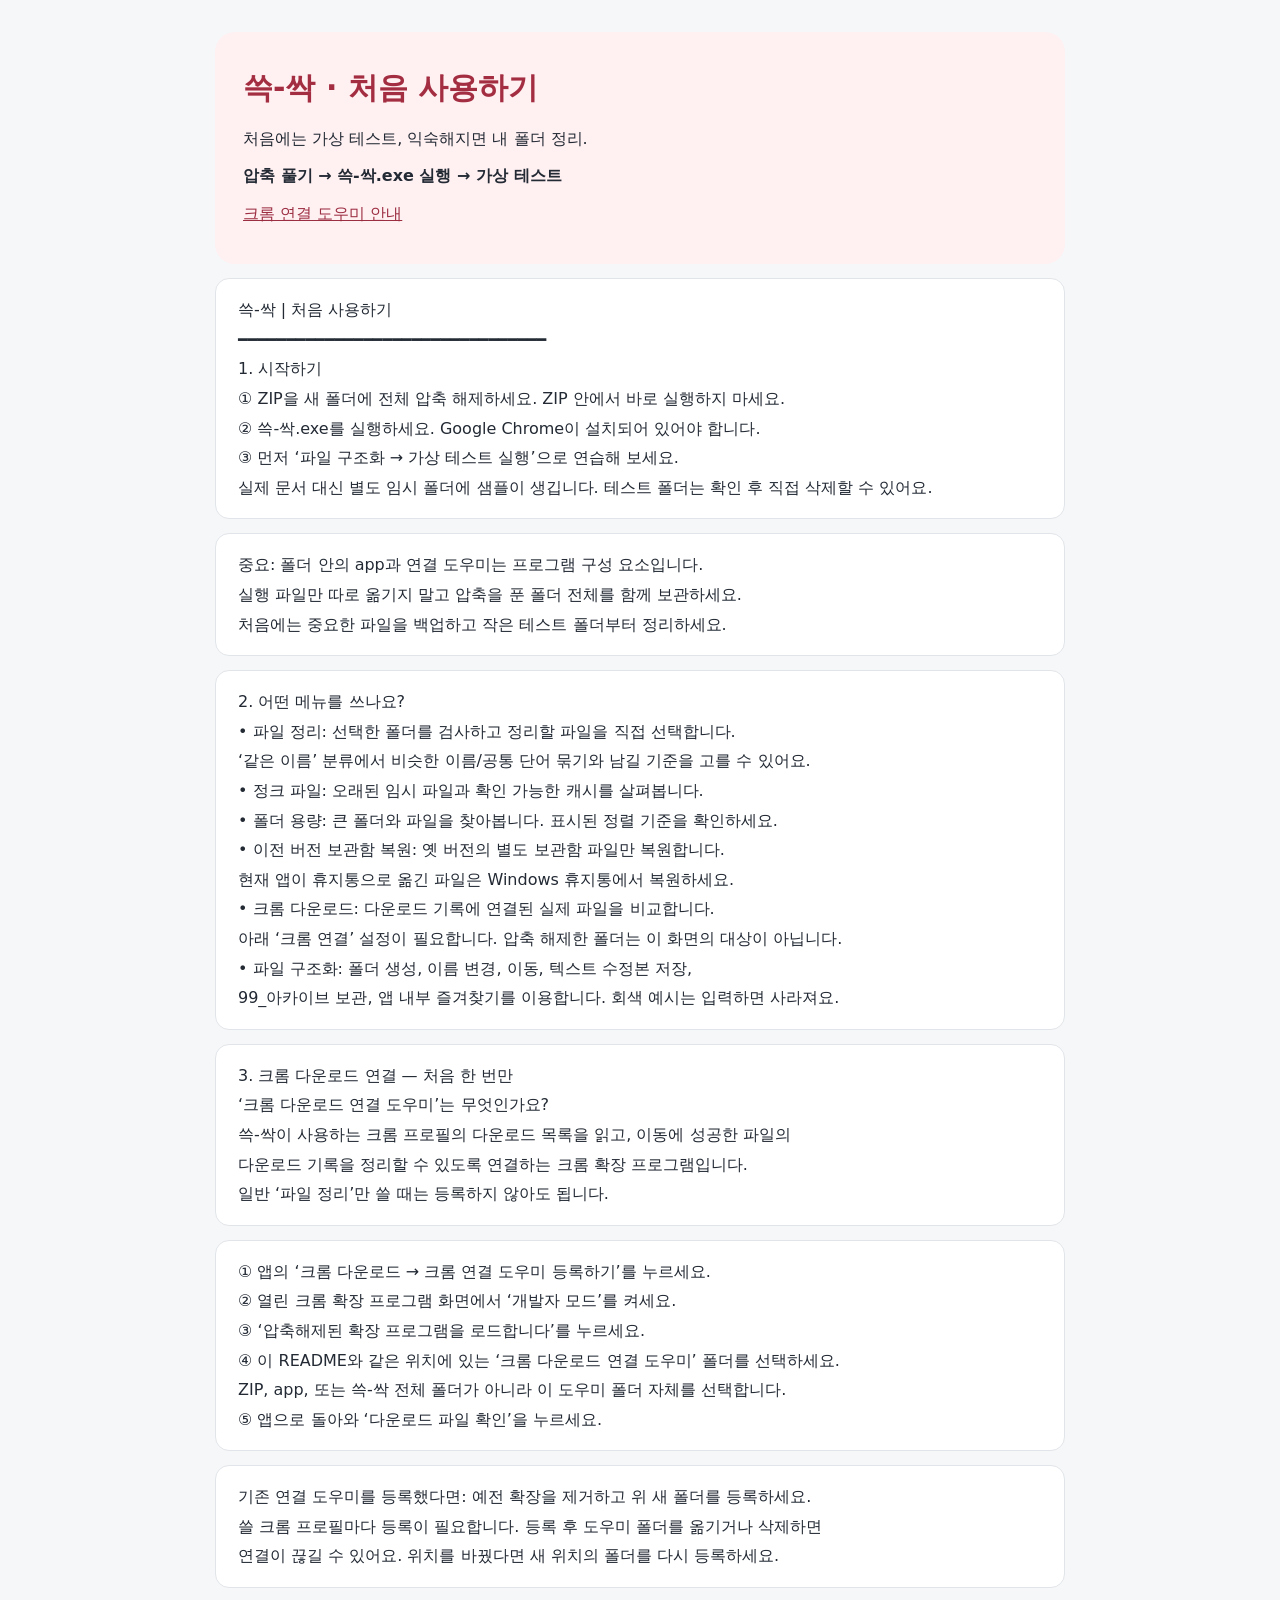
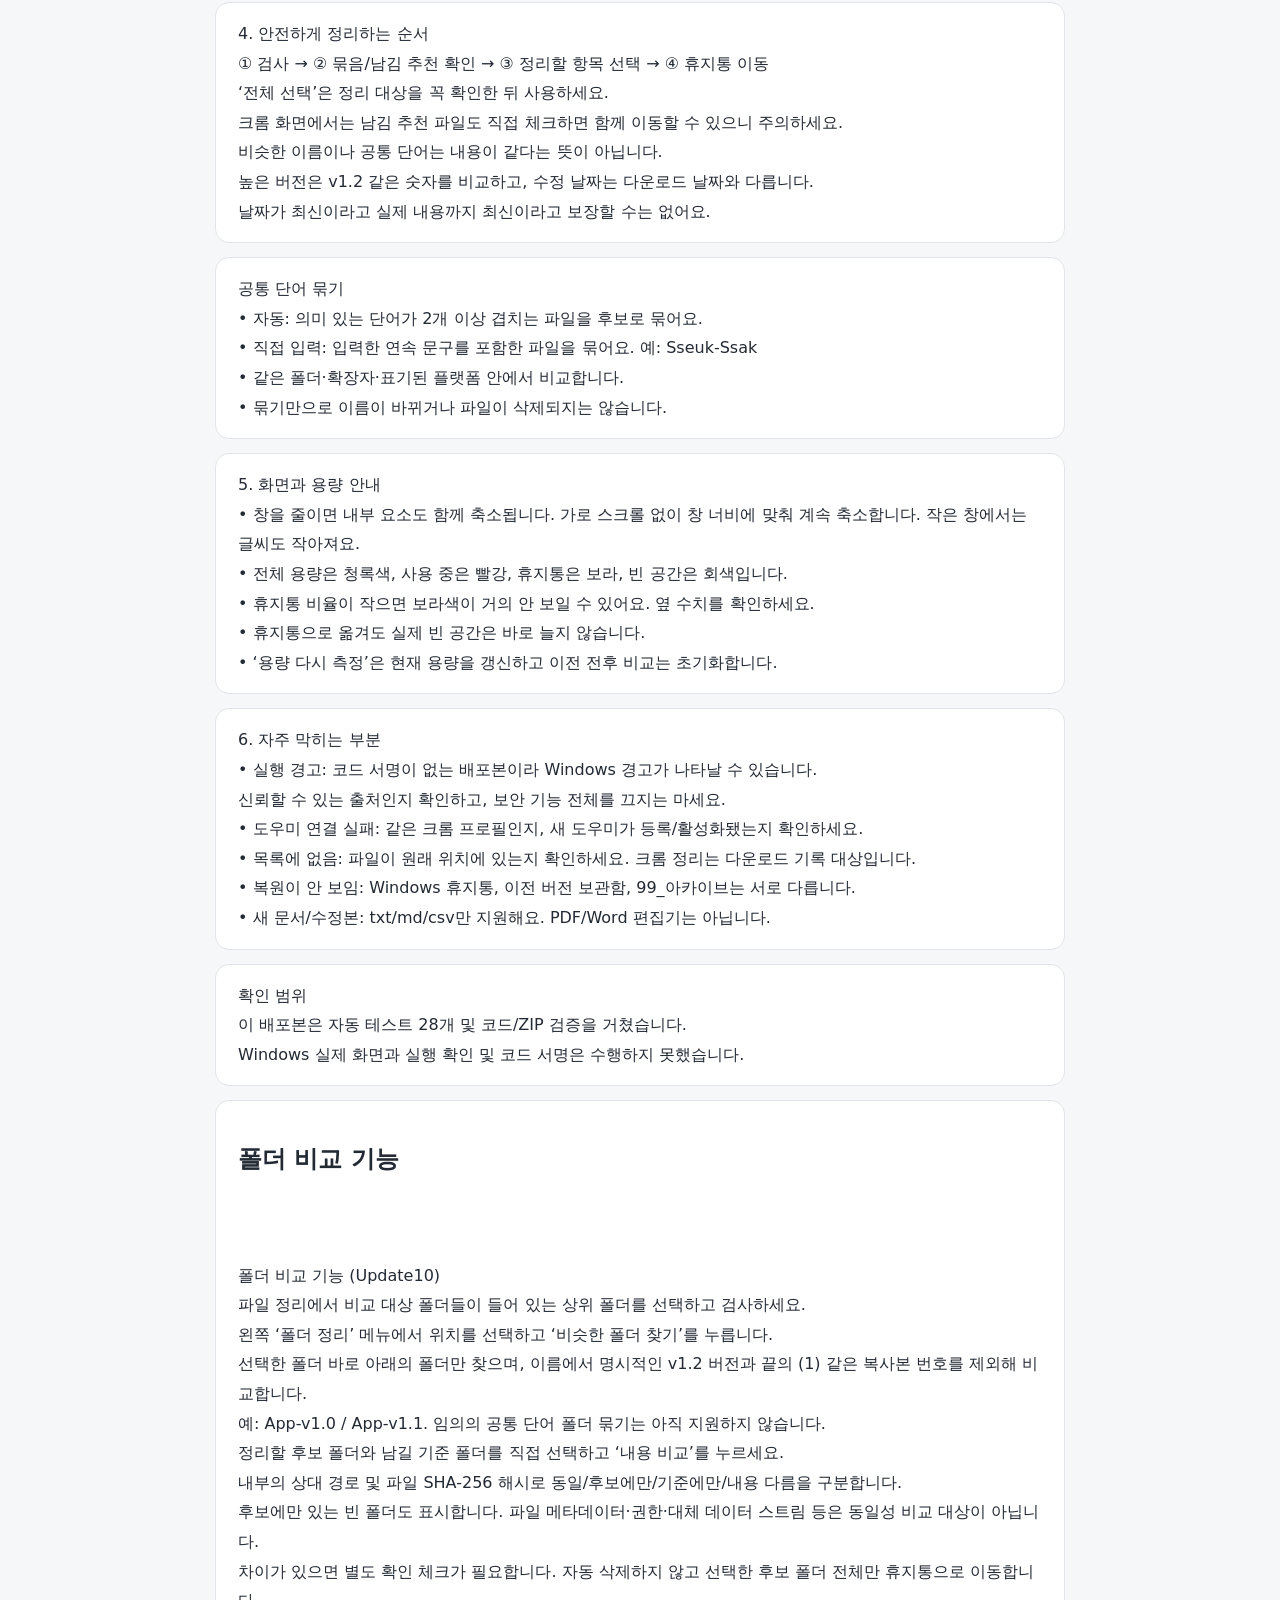
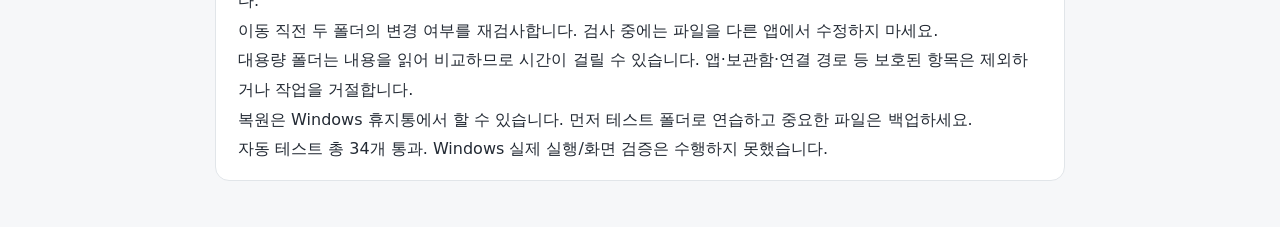
==== Sseuk-Ssak-Smart-Update18-Windows-x64/README_처음_사용하기.html @ c8854b21 "folder upload" ====
<!doctype html><html lang="ko"><meta charset="utf-8"><meta name="viewport" content="width=device-width,initial-scale=1"><title>쓱-싹 처음 사용하기</title><style>body{margin:0;background:#f6f7f9;color:#232a34;font:16px/1.85 system-ui,'Malgun Gothic',sans-serif}main{max-width:850px;margin:auto;padding:32px 20px}header{background:#fff0f2;border-radius:20px;padding:28px}h1{margin:0;color:#a42e41;font-size:30px}header p{margin:8px 0}section{background:white;border:1px solid #e1e5e9;border-radius:14px;margin:14px 0;padding:16px 22px;overflow-wrap:anywhere}p{margin:0}a{color:#9c2e42}.quick{font-weight:650}@media print{body{background:white}section{break-inside:avoid}main{padding:0}}</style><main><header><h1>쓱-싹 · 처음 사용하기</h1><p>처음에는 가상 테스트, 익숙해지면 내 폴더 정리.</p><p class="quick">압축 풀기 → 쓱-싹.exe 실행 → 가상 테스트</p><p><a href="크롬 다운로드 연결 도우미/연결_방법.txt">크롬 연결 도우미 안내</a></p></header><section><p>쓱-싹 | 처음 사용하기<br>━━━━━━━━━━━━━━━━━━━━━━━━━━━━━━━━<br>1. 시작하기<br>① ZIP을 새 폴더에 전체 압축 해제하세요. ZIP 안에서 바로 실행하지 마세요.<br>② 쓱-싹.exe를 실행하세요. Google Chrome이 설치되어 있어야 합니다.<br>③ 먼저 ‘파일 구조화 → 가상 테스트 실행’으로 연습해 보세요.<br>실제 문서 대신 별도 임시 폴더에 샘플이 생깁니다. 테스트 폴더는 확인 후 직접 삭제할 수 있어요.</p></section><section><p>중요: 폴더 안의 app과 연결 도우미는 프로그램 구성 요소입니다.<br>실행 파일만 따로 옮기지 말고 압축을 푼 폴더 전체를 함께 보관하세요.<br>처음에는 중요한 파일을 백업하고 작은 테스트 폴더부터 정리하세요.</p></section><section><p>2. 어떤 메뉴를 쓰나요?<br>• 파일 정리: 선택한 폴더를 검사하고 정리할 파일을 직접 선택합니다.<br>  ‘같은 이름’ 분류에서 비슷한 이름/공통 단어 묶기와 남길 기준을 고를 수 있어요.<br>• 정크 파일: 오래된 임시 파일과 확인 가능한 캐시를 살펴봅니다.<br>• 폴더 용량: 큰 폴더와 파일을 찾아봅니다. 표시된 정렬 기준을 확인하세요.<br>• 이전 버전 보관함 복원: 옛 버전의 별도 보관함 파일만 복원합니다.<br>  현재 앱이 휴지통으로 옮긴 파일은 Windows 휴지통에서 복원하세요.<br>• 크롬 다운로드: 다운로드 기록에 연결된 실제 파일을 비교합니다.<br>  아래 ‘크롬 연결’ 설정이 필요합니다. 압축 해제한 폴더는 이 화면의 대상이 아닙니다.<br>• 파일 구조화: 폴더 생성, 이름 변경, 이동, 텍스트 수정본 저장,<br>  99_아카이브 보관, 앱 내부 즐겨찾기를 이용합니다. 회색 예시는 입력하면 사라져요.</p></section><section><p>3. 크롬 다운로드 연결 — 처음 한 번만<br>‘크롬 다운로드 연결 도우미’는 무엇인가요?<br>쓱-싹이 사용하는 크롬 프로필의 다운로드 목록을 읽고, 이동에 성공한 파일의<br>다운로드 기록을 정리할 수 있도록 연결하는 크롬 확장 프로그램입니다.<br>일반 ‘파일 정리’만 쓸 때는 등록하지 않아도 됩니다.</p></section><section><p>① 앱의 ‘크롬 다운로드 → 크롬 연결 도우미 등록하기’를 누르세요.<br>② 열린 크롬 확장 프로그램 화면에서 ‘개발자 모드’를 켜세요.<br>③ ‘압축해제된 확장 프로그램을 로드합니다’를 누르세요.<br>④ 이 README와 같은 위치에 있는 ‘크롬 다운로드 연결 도우미’ 폴더를 선택하세요.<br>   ZIP, app, 또는 쓱-싹 전체 폴더가 아니라 이 도우미 폴더 자체를 선택합니다.<br>⑤ 앱으로 돌아와 ‘다운로드 파일 확인’을 누르세요.</p></section><section><p>기존 연결 도우미를 등록했다면: 예전 확장을 제거하고 위 새 폴더를 등록하세요.<br>쓸 크롬 프로필마다 등록이 필요합니다. 등록 후 도우미 폴더를 옮기거나 삭제하면<br>연결이 끊길 수 있어요. 위치를 바꿨다면 새 위치의 폴더를 다시 등록하세요.</p></section><section><p>4. 안전하게 정리하는 순서<br>① 검사 → ② 묶음/남김 추천 확인 → ③ 정리할 항목 선택 → ④ 휴지통 이동<br>‘전체 선택’은 정리 대상을 꼭 확인한 뒤 사용하세요.<br>크롬 화면에서는 남김 추천 파일도 직접 체크하면 함께 이동할 수 있으니 주의하세요.<br>비슷한 이름이나 공통 단어는 내용이 같다는 뜻이 아닙니다.<br>높은 버전은 v1.2 같은 숫자를 비교하고, 수정 날짜는 다운로드 날짜와 다릅니다.<br>날짜가 최신이라고 실제 내용까지 최신이라고 보장할 수는 없어요.</p></section><section><p>공통 단어 묶기<br>• 자동: 의미 있는 단어가 2개 이상 겹치는 파일을 후보로 묶어요.<br>• 직접 입력: 입력한 연속 문구를 포함한 파일을 묶어요. 예: Sseuk-Ssak<br>• 같은 폴더·확장자·표기된 플랫폼 안에서 비교합니다.<br>• 묶기만으로 이름이 바뀌거나 파일이 삭제되지는 않습니다.</p></section><section><p>5. 화면과 용량 안내<br>• 창을 줄이면 내부 요소도 함께 축소됩니다. 가로 스크롤 없이 창 너비에 맞춰 계속 축소합니다. 작은 창에서는 글씨도 작아져요.<br>• 전체 용량은 청록색, 사용 중은 빨강, 휴지통은 보라, 빈 공간은 회색입니다.<br>• 휴지통 비율이 작으면 보라색이 거의 안 보일 수 있어요. 옆 수치를 확인하세요.<br>• 휴지통으로 옮겨도 실제 빈 공간은 바로 늘지 않습니다.<br>• ‘용량 다시 측정’은 현재 용량을 갱신하고 이전 전후 비교는 초기화합니다.</p></section><section><p>6. 자주 막히는 부분<br>• 실행 경고: 코드 서명이 없는 배포본이라 Windows 경고가 나타날 수 있습니다.<br>  신뢰할 수 있는 출처인지 확인하고, 보안 기능 전체를 끄지는 마세요.<br>• 도우미 연결 실패: 같은 크롬 프로필인지, 새 도우미가 등록/활성화됐는지 확인하세요.<br>• 목록에 없음: 파일이 원래 위치에 있는지 확인하세요. 크롬 정리는 다운로드 기록 대상입니다.<br>• 복원이 안 보임: Windows 휴지통, 이전 버전 보관함, 99_아카이브는 서로 다릅니다.<br>• 새 문서/수정본: txt/md/csv만 지원해요. PDF/Word 편집기는 아닙니다.</p></section><section><p>확인 범위<br>이 배포본은 자동 테스트 28개 및 코드/ZIP 검증을 거쳤습니다.<br>Windows 실제 화면과 실행 확인 및 코드 서명은 수행하지 못했습니다.<br></p></section><section><h2>폴더 비교 기능</h2><p><br><br>폴더 비교 기능 (Update10)<br>파일 정리에서 비교 대상 폴더들이 들어 있는 상위 폴더를 선택하고 검사하세요.<br>왼쪽 ‘폴더 정리’ 메뉴에서 위치를 선택하고 ‘비슷한 폴더 찾기’를 누릅니다.<br>선택한 폴더 바로 아래의 폴더만 찾으며, 이름에서 명시적인 v1.2 버전과 끝의 (1) 같은 복사본 번호를 제외해 비교합니다.<br>예: App-v1.0 / App-v1.1. 임의의 공통 단어 폴더 묶기는 아직 지원하지 않습니다.<br>정리할 후보 폴더와 남길 기준 폴더를 직접 선택하고 ‘내용 비교’를 누르세요.<br>내부의 상대 경로 및 파일 SHA-256 해시로 동일/후보에만/기준에만/내용 다름을 구분합니다.<br>후보에만 있는 빈 폴더도 표시합니다. 파일 메타데이터·권한·대체 데이터 스트림 등은 동일성 비교 대상이 아닙니다.<br>차이가 있으면 별도 확인 체크가 필요합니다. 자동 삭제하지 않고 선택한 후보 폴더 전체만 휴지통으로 이동합니다.<br>이동 직전 두 폴더의 변경 여부를 재검사합니다. 검사 중에는 파일을 다른 앱에서 수정하지 마세요.<br>대용량 폴더는 내용을 읽어 비교하므로 시간이 걸릴 수 있습니다. 앱·보관함·연결 경로 등 보호된 항목은 제외하거나 작업을 거절합니다.<br>복원은 Windows 휴지통에서 할 수 있습니다. 먼저 테스트 폴더로 연습하고 중요한 파일은 백업하세요.<br>자동 테스트 총 34개 통과. Windows 실제 실행/화면 검증은 수행하지 못했습니다.<br></p></section></main></html>
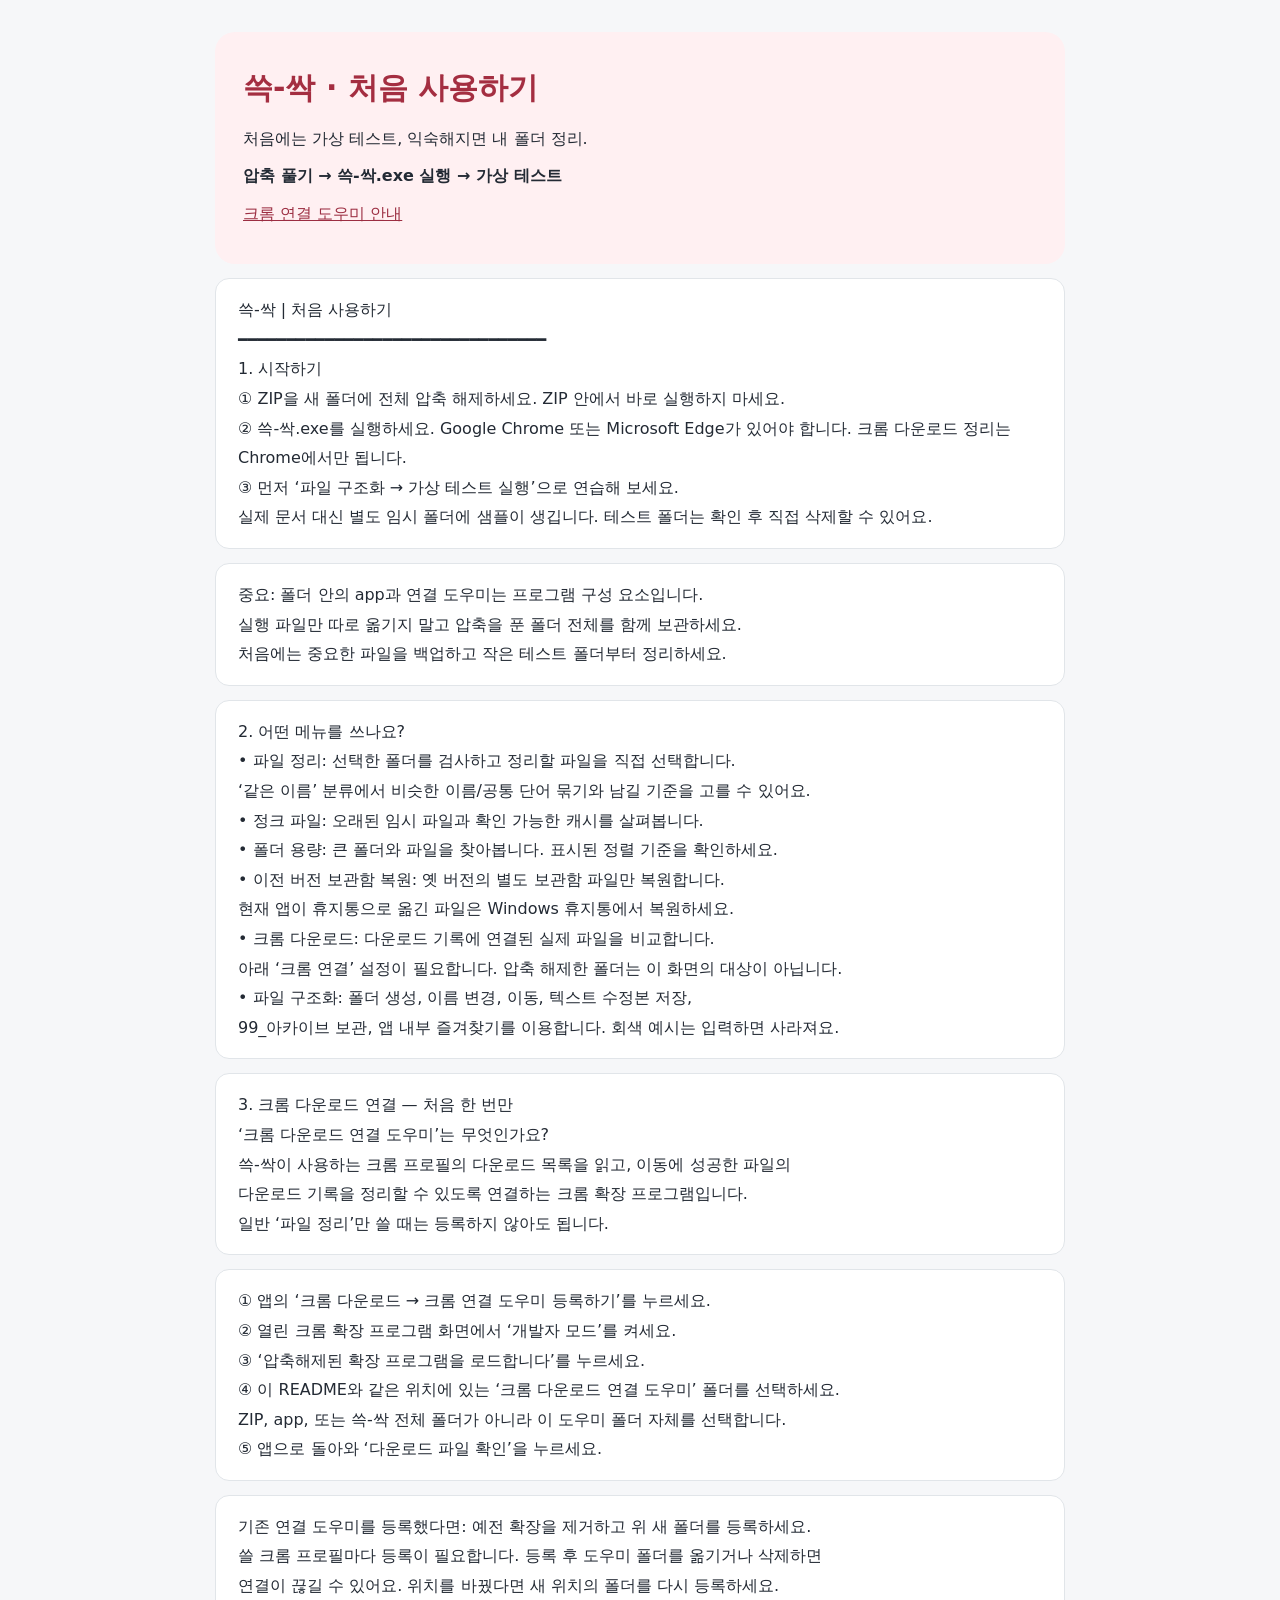
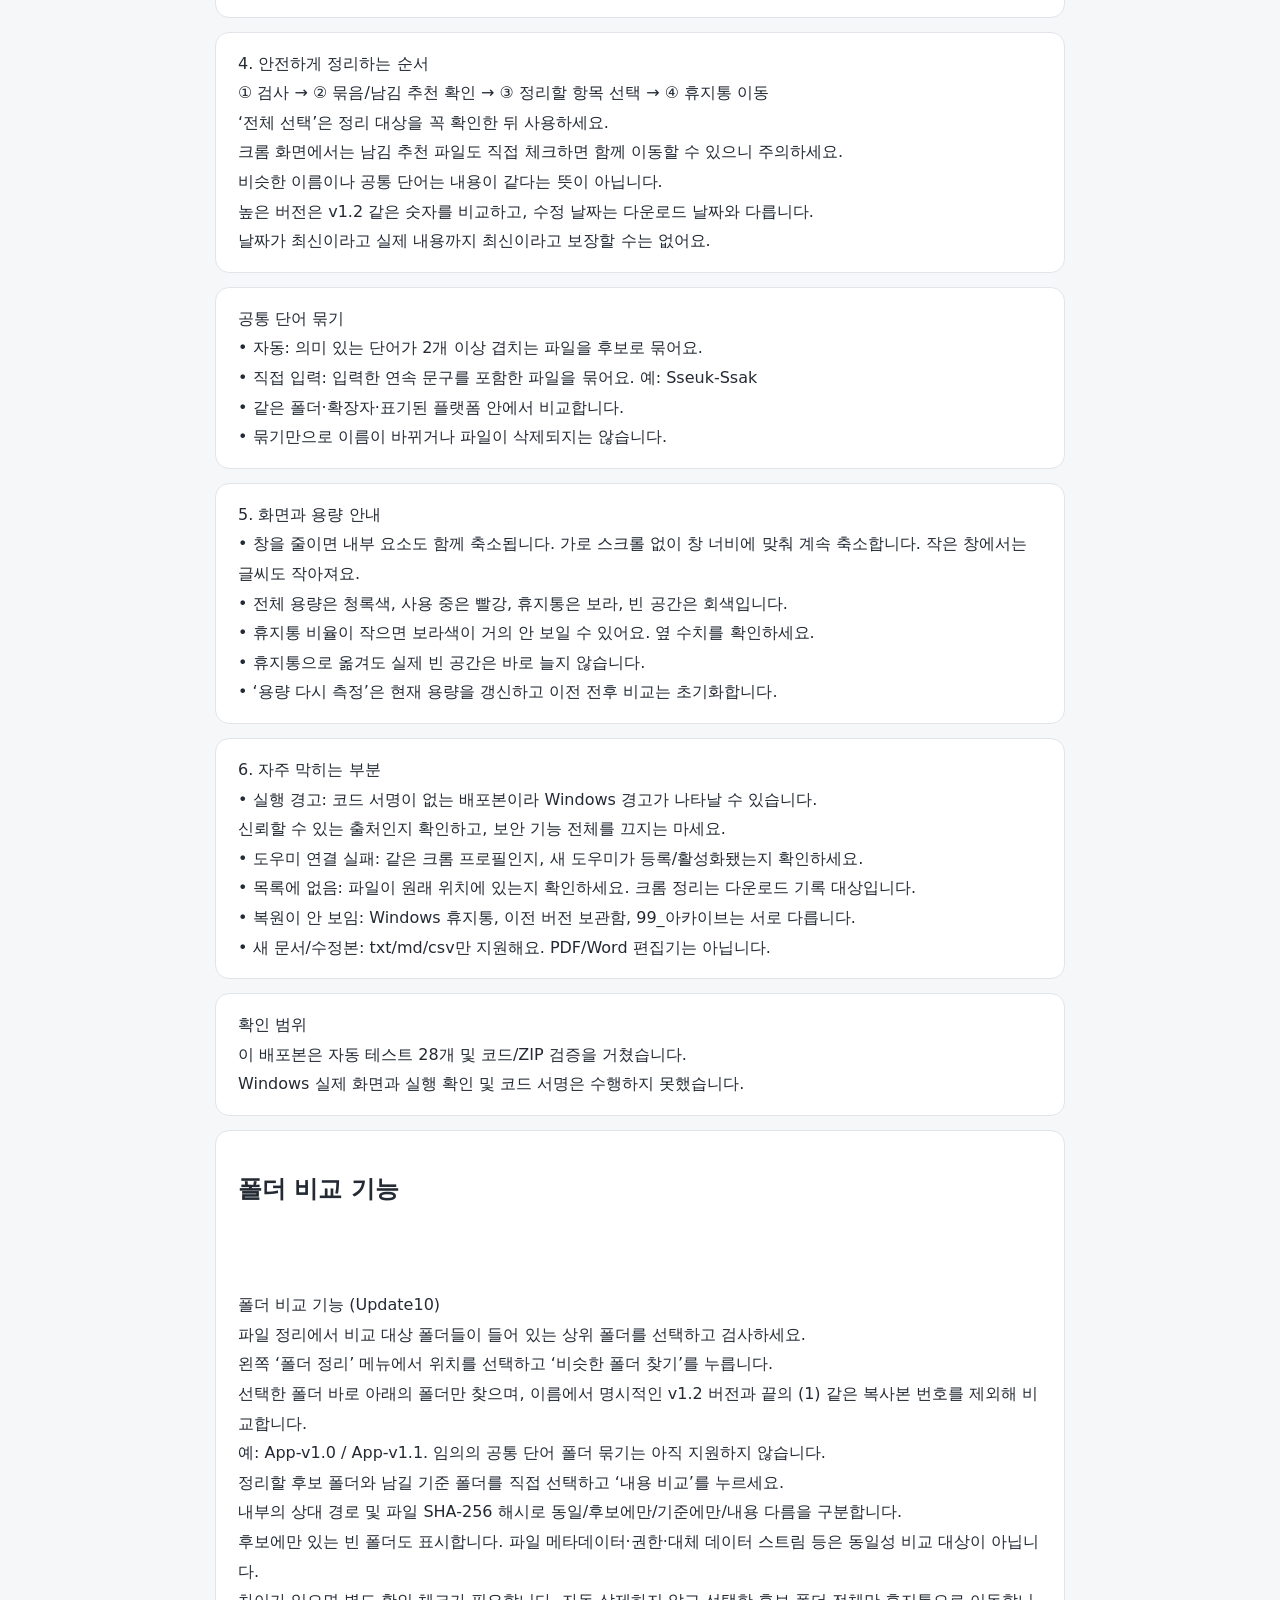
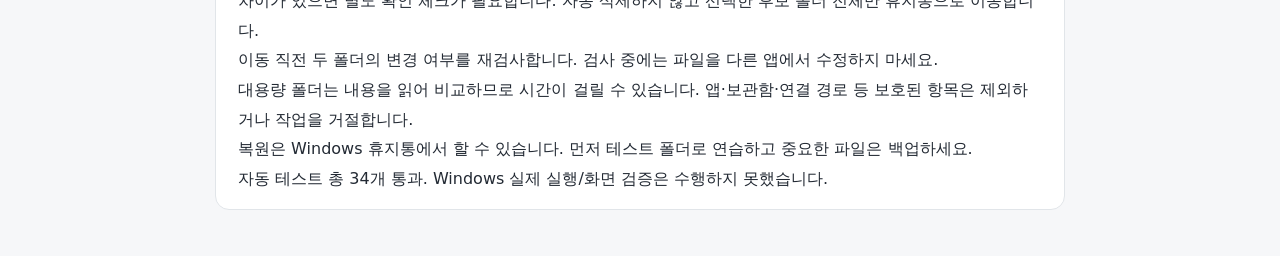
==== commit 19547e8a: "저장소 정리, 리뷰 버그 수정, 구조 개선 저장소 정리 - 캐시(__pycache__)와 Python 런타임(app/python)을 git에서 제외하고 build.py로 생성 - " ====
--- a/Sseuk-Ssak-Smart-Update18-Windows-x64/README_처음_사용하기.html
+++ b/Sseuk-Ssak-Smart-Update18-Windows-x64/README_처음_사용하기.html
@@ -1 +1 @@
-<!doctype html><html lang="ko"><meta charset="utf-8"><meta name="viewport" content="width=device-width,initial-scale=1"><title>쓱-싹 처음 사용하기</title><style>body{margin:0;background:#f6f7f9;color:#232a34;font:16px/1.85 system-ui,'Malgun Gothic',sans-serif}main{max-width:850px;margin:auto;padding:32px 20px}header{background:#fff0f2;border-radius:20px;padding:28px}h1{margin:0;color:#a42e41;font-size:30px}header p{margin:8px 0}section{background:white;border:1px solid #e1e5e9;border-radius:14px;margin:14px 0;padding:16px 22px;overflow-wrap:anywhere}p{margin:0}a{color:#9c2e42}.quick{font-weight:650}@media print{body{background:white}section{break-inside:avoid}main{padding:0}}</style><main><header><h1>쓱-싹 · 처음 사용하기</h1><p>처음에는 가상 테스트, 익숙해지면 내 폴더 정리.</p><p class="quick">압축 풀기 → 쓱-싹.exe 실행 → 가상 테스트</p><p><a href="크롬 다운로드 연결 도우미/연결_방법.txt">크롬 연결 도우미 안내</a></p></header><section><p>쓱-싹 | 처음 사용하기<br>━━━━━━━━━━━━━━━━━━━━━━━━━━━━━━━━<br>1. 시작하기<br>① ZIP을 새 폴더에 전체 압축 해제하세요. ZIP 안에서 바로 실행하지 마세요.<br>② 쓱-싹.exe를 실행하세요. Google Chrome이 설치되어 있어야 합니다.<br>③ 먼저 ‘파일 구조화 → 가상 테스트 실행’으로 연습해 보세요.<br>실제 문서 대신 별도 임시 폴더에 샘플이 생깁니다. 테스트 폴더는 확인 후 직접 삭제할 수 있어요.</p></section><section><p>중요: 폴더 안의 app과 연결 도우미는 프로그램 구성 요소입니다.<br>실행 파일만 따로 옮기지 말고 압축을 푼 폴더 전체를 함께 보관하세요.<br>처음에는 중요한 파일을 백업하고 작은 테스트 폴더부터 정리하세요.</p></section><section><p>2. 어떤 메뉴를 쓰나요?<br>• 파일 정리: 선택한 폴더를 검사하고 정리할 파일을 직접 선택합니다.<br>  ‘같은 이름’ 분류에서 비슷한 이름/공통 단어 묶기와 남길 기준을 고를 수 있어요.<br>• 정크 파일: 오래된 임시 파일과 확인 가능한 캐시를 살펴봅니다.<br>• 폴더 용량: 큰 폴더와 파일을 찾아봅니다. 표시된 정렬 기준을 확인하세요.<br>• 이전 버전 보관함 복원: 옛 버전의 별도 보관함 파일만 복원합니다.<br>  현재 앱이 휴지통으로 옮긴 파일은 Windows 휴지통에서 복원하세요.<br>• 크롬 다운로드: 다운로드 기록에 연결된 실제 파일을 비교합니다.<br>  아래 ‘크롬 연결’ 설정이 필요합니다. 압축 해제한 폴더는 이 화면의 대상이 아닙니다.<br>• 파일 구조화: 폴더 생성, 이름 변경, 이동, 텍스트 수정본 저장,<br>  99_아카이브 보관, 앱 내부 즐겨찾기를 이용합니다. 회색 예시는 입력하면 사라져요.</p></section><section><p>3. 크롬 다운로드 연결 — 처음 한 번만<br>‘크롬 다운로드 연결 도우미’는 무엇인가요?<br>쓱-싹이 사용하는 크롬 프로필의 다운로드 목록을 읽고, 이동에 성공한 파일의<br>다운로드 기록을 정리할 수 있도록 연결하는 크롬 확장 프로그램입니다.<br>일반 ‘파일 정리’만 쓸 때는 등록하지 않아도 됩니다.</p></section><section><p>① 앱의 ‘크롬 다운로드 → 크롬 연결 도우미 등록하기’를 누르세요.<br>② 열린 크롬 확장 프로그램 화면에서 ‘개발자 모드’를 켜세요.<br>③ ‘압축해제된 확장 프로그램을 로드합니다’를 누르세요.<br>④ 이 README와 같은 위치에 있는 ‘크롬 다운로드 연결 도우미’ 폴더를 선택하세요.<br>   ZIP, app, 또는 쓱-싹 전체 폴더가 아니라 이 도우미 폴더 자체를 선택합니다.<br>⑤ 앱으로 돌아와 ‘다운로드 파일 확인’을 누르세요.</p></section><section><p>기존 연결 도우미를 등록했다면: 예전 확장을 제거하고 위 새 폴더를 등록하세요.<br>쓸 크롬 프로필마다 등록이 필요합니다. 등록 후 도우미 폴더를 옮기거나 삭제하면<br>연결이 끊길 수 있어요. 위치를 바꿨다면 새 위치의 폴더를 다시 등록하세요.</p></section><section><p>4. 안전하게 정리하는 순서<br>① 검사 → ② 묶음/남김 추천 확인 → ③ 정리할 항목 선택 → ④ 휴지통 이동<br>‘전체 선택’은 정리 대상을 꼭 확인한 뒤 사용하세요.<br>크롬 화면에서는 남김 추천 파일도 직접 체크하면 함께 이동할 수 있으니 주의하세요.<br>비슷한 이름이나 공통 단어는 내용이 같다는 뜻이 아닙니다.<br>높은 버전은 v1.2 같은 숫자를 비교하고, 수정 날짜는 다운로드 날짜와 다릅니다.<br>날짜가 최신이라고 실제 내용까지 최신이라고 보장할 수는 없어요.</p></section><section><p>공통 단어 묶기<br>• 자동: 의미 있는 단어가 2개 이상 겹치는 파일을 후보로 묶어요.<br>• 직접 입력: 입력한 연속 문구를 포함한 파일을 묶어요. 예: Sseuk-Ssak<br>• 같은 폴더·확장자·표기된 플랫폼 안에서 비교합니다.<br>• 묶기만으로 이름이 바뀌거나 파일이 삭제되지는 않습니다.</p></section><section><p>5. 화면과 용량 안내<br>• 창을 줄이면 내부 요소도 함께 축소됩니다. 가로 스크롤 없이 창 너비에 맞춰 계속 축소합니다. 작은 창에서는 글씨도 작아져요.<br>• 전체 용량은 청록색, 사용 중은 빨강, 휴지통은 보라, 빈 공간은 회색입니다.<br>• 휴지통 비율이 작으면 보라색이 거의 안 보일 수 있어요. 옆 수치를 확인하세요.<br>• 휴지통으로 옮겨도 실제 빈 공간은 바로 늘지 않습니다.<br>• ‘용량 다시 측정’은 현재 용량을 갱신하고 이전 전후 비교는 초기화합니다.</p></section><section><p>6. 자주 막히는 부분<br>• 실행 경고: 코드 서명이 없는 배포본이라 Windows 경고가 나타날 수 있습니다.<br>  신뢰할 수 있는 출처인지 확인하고, 보안 기능 전체를 끄지는 마세요.<br>• 도우미 연결 실패: 같은 크롬 프로필인지, 새 도우미가 등록/활성화됐는지 확인하세요.<br>• 목록에 없음: 파일이 원래 위치에 있는지 확인하세요. 크롬 정리는 다운로드 기록 대상입니다.<br>• 복원이 안 보임: Windows 휴지통, 이전 버전 보관함, 99_아카이브는 서로 다릅니다.<br>• 새 문서/수정본: txt/md/csv만 지원해요. PDF/Word 편집기는 아닙니다.</p></section><section><p>확인 범위<br>이 배포본은 자동 테스트 28개 및 코드/ZIP 검증을 거쳤습니다.<br>Windows 실제 화면과 실행 확인 및 코드 서명은 수행하지 못했습니다.<br></p></section><section><h2>폴더 비교 기능</h2><p><br><br>폴더 비교 기능 (Update10)<br>파일 정리에서 비교 대상 폴더들이 들어 있는 상위 폴더를 선택하고 검사하세요.<br>왼쪽 ‘폴더 정리’ 메뉴에서 위치를 선택하고 ‘비슷한 폴더 찾기’를 누릅니다.<br>선택한 폴더 바로 아래의 폴더만 찾으며, 이름에서 명시적인 v1.2 버전과 끝의 (1) 같은 복사본 번호를 제외해 비교합니다.<br>예: App-v1.0 / App-v1.1. 임의의 공통 단어 폴더 묶기는 아직 지원하지 않습니다.<br>정리할 후보 폴더와 남길 기준 폴더를 직접 선택하고 ‘내용 비교’를 누르세요.<br>내부의 상대 경로 및 파일 SHA-256 해시로 동일/후보에만/기준에만/내용 다름을 구분합니다.<br>후보에만 있는 빈 폴더도 표시합니다. 파일 메타데이터·권한·대체 데이터 스트림 등은 동일성 비교 대상이 아닙니다.<br>차이가 있으면 별도 확인 체크가 필요합니다. 자동 삭제하지 않고 선택한 후보 폴더 전체만 휴지통으로 이동합니다.<br>이동 직전 두 폴더의 변경 여부를 재검사합니다. 검사 중에는 파일을 다른 앱에서 수정하지 마세요.<br>대용량 폴더는 내용을 읽어 비교하므로 시간이 걸릴 수 있습니다. 앱·보관함·연결 경로 등 보호된 항목은 제외하거나 작업을 거절합니다.<br>복원은 Windows 휴지통에서 할 수 있습니다. 먼저 테스트 폴더로 연습하고 중요한 파일은 백업하세요.<br>자동 테스트 총 34개 통과. Windows 실제 실행/화면 검증은 수행하지 못했습니다.<br></p></section></main></html>+<!doctype html><html lang="ko"><meta charset="utf-8"><meta name="viewport" content="width=device-width,initial-scale=1"><title>쓱-싹 처음 사용하기</title><style>body{margin:0;background:#f6f7f9;color:#232a34;font:16px/1.85 system-ui,'Malgun Gothic',sans-serif}main{max-width:850px;margin:auto;padding:32px 20px}header{background:#fff0f2;border-radius:20px;padding:28px}h1{margin:0;color:#a42e41;font-size:30px}header p{margin:8px 0}section{background:white;border:1px solid #e1e5e9;border-radius:14px;margin:14px 0;padding:16px 22px;overflow-wrap:anywhere}p{margin:0}a{color:#9c2e42}.quick{font-weight:650}@media print{body{background:white}section{break-inside:avoid}main{padding:0}}</style><main><header><h1>쓱-싹 · 처음 사용하기</h1><p>처음에는 가상 테스트, 익숙해지면 내 폴더 정리.</p><p class="quick">압축 풀기 → 쓱-싹.exe 실행 → 가상 테스트</p><p><a href="크롬 다운로드 연결 도우미/연결_방법.txt">크롬 연결 도우미 안내</a></p></header><section><p>쓱-싹 | 처음 사용하기<br>━━━━━━━━━━━━━━━━━━━━━━━━━━━━━━━━<br>1. 시작하기<br>① ZIP을 새 폴더에 전체 압축 해제하세요. ZIP 안에서 바로 실행하지 마세요.<br>② 쓱-싹.exe를 실행하세요. Google Chrome 또는 Microsoft Edge가 있어야 합니다. 크롬 다운로드 정리는 Chrome에서만 됩니다.<br>③ 먼저 ‘파일 구조화 → 가상 테스트 실행’으로 연습해 보세요.<br>실제 문서 대신 별도 임시 폴더에 샘플이 생깁니다. 테스트 폴더는 확인 후 직접 삭제할 수 있어요.</p></section><section><p>중요: 폴더 안의 app과 연결 도우미는 프로그램 구성 요소입니다.<br>실행 파일만 따로 옮기지 말고 압축을 푼 폴더 전체를 함께 보관하세요.<br>처음에는 중요한 파일을 백업하고 작은 테스트 폴더부터 정리하세요.</p></section><section><p>2. 어떤 메뉴를 쓰나요?<br>• 파일 정리: 선택한 폴더를 검사하고 정리할 파일을 직접 선택합니다.<br>  ‘같은 이름’ 분류에서 비슷한 이름/공통 단어 묶기와 남길 기준을 고를 수 있어요.<br>• 정크 파일: 오래된 임시 파일과 확인 가능한 캐시를 살펴봅니다.<br>• 폴더 용량: 큰 폴더와 파일을 찾아봅니다. 표시된 정렬 기준을 확인하세요.<br>• 이전 버전 보관함 복원: 옛 버전의 별도 보관함 파일만 복원합니다.<br>  현재 앱이 휴지통으로 옮긴 파일은 Windows 휴지통에서 복원하세요.<br>• 크롬 다운로드: 다운로드 기록에 연결된 실제 파일을 비교합니다.<br>  아래 ‘크롬 연결’ 설정이 필요합니다. 압축 해제한 폴더는 이 화면의 대상이 아닙니다.<br>• 파일 구조화: 폴더 생성, 이름 변경, 이동, 텍스트 수정본 저장,<br>  99_아카이브 보관, 앱 내부 즐겨찾기를 이용합니다. 회색 예시는 입력하면 사라져요.</p></section><section><p>3. 크롬 다운로드 연결 — 처음 한 번만<br>‘크롬 다운로드 연결 도우미’는 무엇인가요?<br>쓱-싹이 사용하는 크롬 프로필의 다운로드 목록을 읽고, 이동에 성공한 파일의<br>다운로드 기록을 정리할 수 있도록 연결하는 크롬 확장 프로그램입니다.<br>일반 ‘파일 정리’만 쓸 때는 등록하지 않아도 됩니다.</p></section><section><p>① 앱의 ‘크롬 다운로드 → 크롬 연결 도우미 등록하기’를 누르세요.<br>② 열린 크롬 확장 프로그램 화면에서 ‘개발자 모드’를 켜세요.<br>③ ‘압축해제된 확장 프로그램을 로드합니다’를 누르세요.<br>④ 이 README와 같은 위치에 있는 ‘크롬 다운로드 연결 도우미’ 폴더를 선택하세요.<br>   ZIP, app, 또는 쓱-싹 전체 폴더가 아니라 이 도우미 폴더 자체를 선택합니다.<br>⑤ 앱으로 돌아와 ‘다운로드 파일 확인’을 누르세요.</p></section><section><p>기존 연결 도우미를 등록했다면: 예전 확장을 제거하고 위 새 폴더를 등록하세요.<br>쓸 크롬 프로필마다 등록이 필요합니다. 등록 후 도우미 폴더를 옮기거나 삭제하면<br>연결이 끊길 수 있어요. 위치를 바꿨다면 새 위치의 폴더를 다시 등록하세요.</p></section><section><p>4. 안전하게 정리하는 순서<br>① 검사 → ② 묶음/남김 추천 확인 → ③ 정리할 항목 선택 → ④ 휴지통 이동<br>‘전체 선택’은 정리 대상을 꼭 확인한 뒤 사용하세요.<br>크롬 화면에서는 남김 추천 파일도 직접 체크하면 함께 이동할 수 있으니 주의하세요.<br>비슷한 이름이나 공통 단어는 내용이 같다는 뜻이 아닙니다.<br>높은 버전은 v1.2 같은 숫자를 비교하고, 수정 날짜는 다운로드 날짜와 다릅니다.<br>날짜가 최신이라고 실제 내용까지 최신이라고 보장할 수는 없어요.</p></section><section><p>공통 단어 묶기<br>• 자동: 의미 있는 단어가 2개 이상 겹치는 파일을 후보로 묶어요.<br>• 직접 입력: 입력한 연속 문구를 포함한 파일을 묶어요. 예: Sseuk-Ssak<br>• 같은 폴더·확장자·표기된 플랫폼 안에서 비교합니다.<br>• 묶기만으로 이름이 바뀌거나 파일이 삭제되지는 않습니다.</p></section><section><p>5. 화면과 용량 안내<br>• 창을 줄이면 내부 요소도 함께 축소됩니다. 가로 스크롤 없이 창 너비에 맞춰 계속 축소합니다. 작은 창에서는 글씨도 작아져요.<br>• 전체 용량은 청록색, 사용 중은 빨강, 휴지통은 보라, 빈 공간은 회색입니다.<br>• 휴지통 비율이 작으면 보라색이 거의 안 보일 수 있어요. 옆 수치를 확인하세요.<br>• 휴지통으로 옮겨도 실제 빈 공간은 바로 늘지 않습니다.<br>• ‘용량 다시 측정’은 현재 용량을 갱신하고 이전 전후 비교는 초기화합니다.</p></section><section><p>6. 자주 막히는 부분<br>• 실행 경고: 코드 서명이 없는 배포본이라 Windows 경고가 나타날 수 있습니다.<br>  신뢰할 수 있는 출처인지 확인하고, 보안 기능 전체를 끄지는 마세요.<br>• 도우미 연결 실패: 같은 크롬 프로필인지, 새 도우미가 등록/활성화됐는지 확인하세요.<br>• 목록에 없음: 파일이 원래 위치에 있는지 확인하세요. 크롬 정리는 다운로드 기록 대상입니다.<br>• 복원이 안 보임: Windows 휴지통, 이전 버전 보관함, 99_아카이브는 서로 다릅니다.<br>• 새 문서/수정본: txt/md/csv만 지원해요. PDF/Word 편집기는 아닙니다.</p></section><section><p>확인 범위<br>이 배포본은 자동 테스트 28개 및 코드/ZIP 검증을 거쳤습니다.<br>Windows 실제 화면과 실행 확인 및 코드 서명은 수행하지 못했습니다.<br></p></section><section><h2>폴더 비교 기능</h2><p><br><br>폴더 비교 기능 (Update10)<br>파일 정리에서 비교 대상 폴더들이 들어 있는 상위 폴더를 선택하고 검사하세요.<br>왼쪽 ‘폴더 정리’ 메뉴에서 위치를 선택하고 ‘비슷한 폴더 찾기’를 누릅니다.<br>선택한 폴더 바로 아래의 폴더만 찾으며, 이름에서 명시적인 v1.2 버전과 끝의 (1) 같은 복사본 번호를 제외해 비교합니다.<br>예: App-v1.0 / App-v1.1. 임의의 공통 단어 폴더 묶기는 아직 지원하지 않습니다.<br>정리할 후보 폴더와 남길 기준 폴더를 직접 선택하고 ‘내용 비교’를 누르세요.<br>내부의 상대 경로 및 파일 SHA-256 해시로 동일/후보에만/기준에만/내용 다름을 구분합니다.<br>후보에만 있는 빈 폴더도 표시합니다. 파일 메타데이터·권한·대체 데이터 스트림 등은 동일성 비교 대상이 아닙니다.<br>차이가 있으면 별도 확인 체크가 필요합니다. 자동 삭제하지 않고 선택한 후보 폴더 전체만 휴지통으로 이동합니다.<br>이동 직전 두 폴더의 변경 여부를 재검사합니다. 검사 중에는 파일을 다른 앱에서 수정하지 마세요.<br>대용량 폴더는 내용을 읽어 비교하므로 시간이 걸릴 수 있습니다. 앱·보관함·연결 경로 등 보호된 항목은 제외하거나 작업을 거절합니다.<br>복원은 Windows 휴지통에서 할 수 있습니다. 먼저 테스트 폴더로 연습하고 중요한 파일은 백업하세요.<br>자동 테스트 총 34개 통과. Windows 실제 실행/화면 검증은 수행하지 못했습니다.<br></p></section></main></html>
